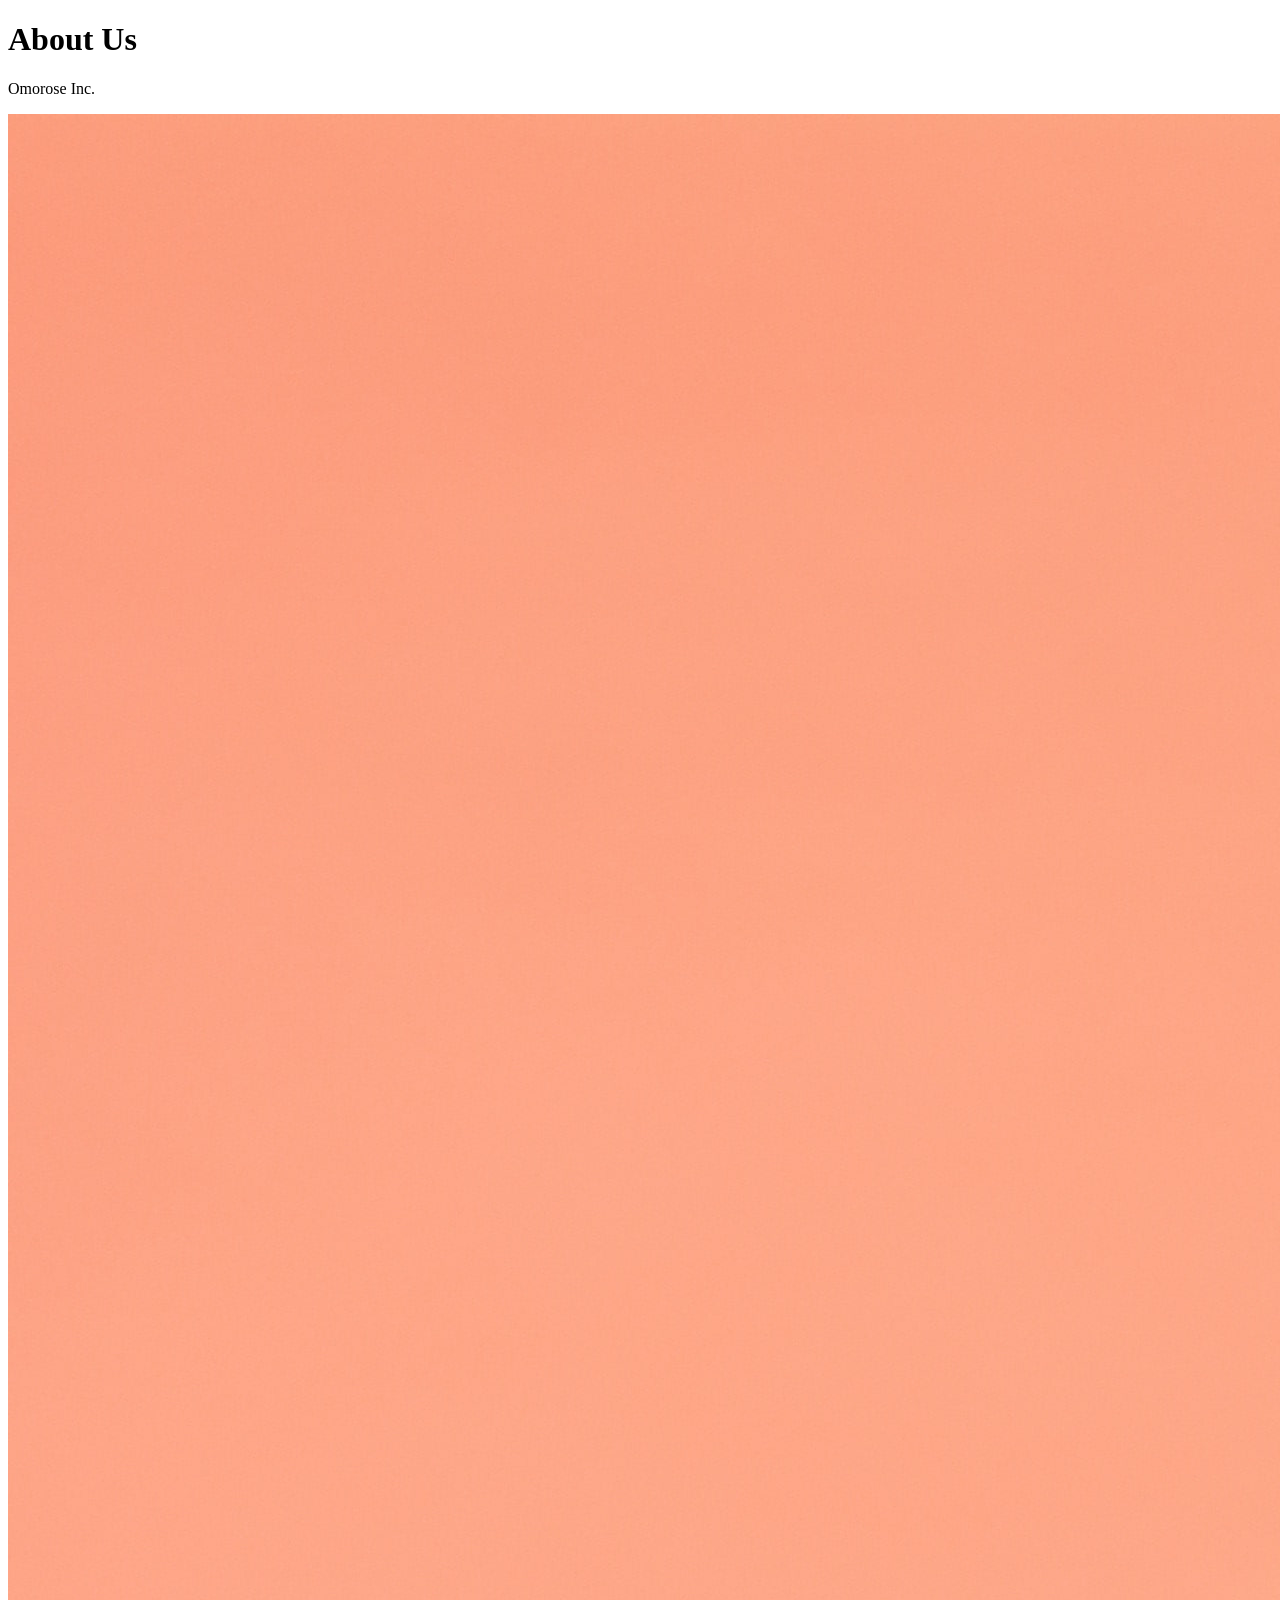
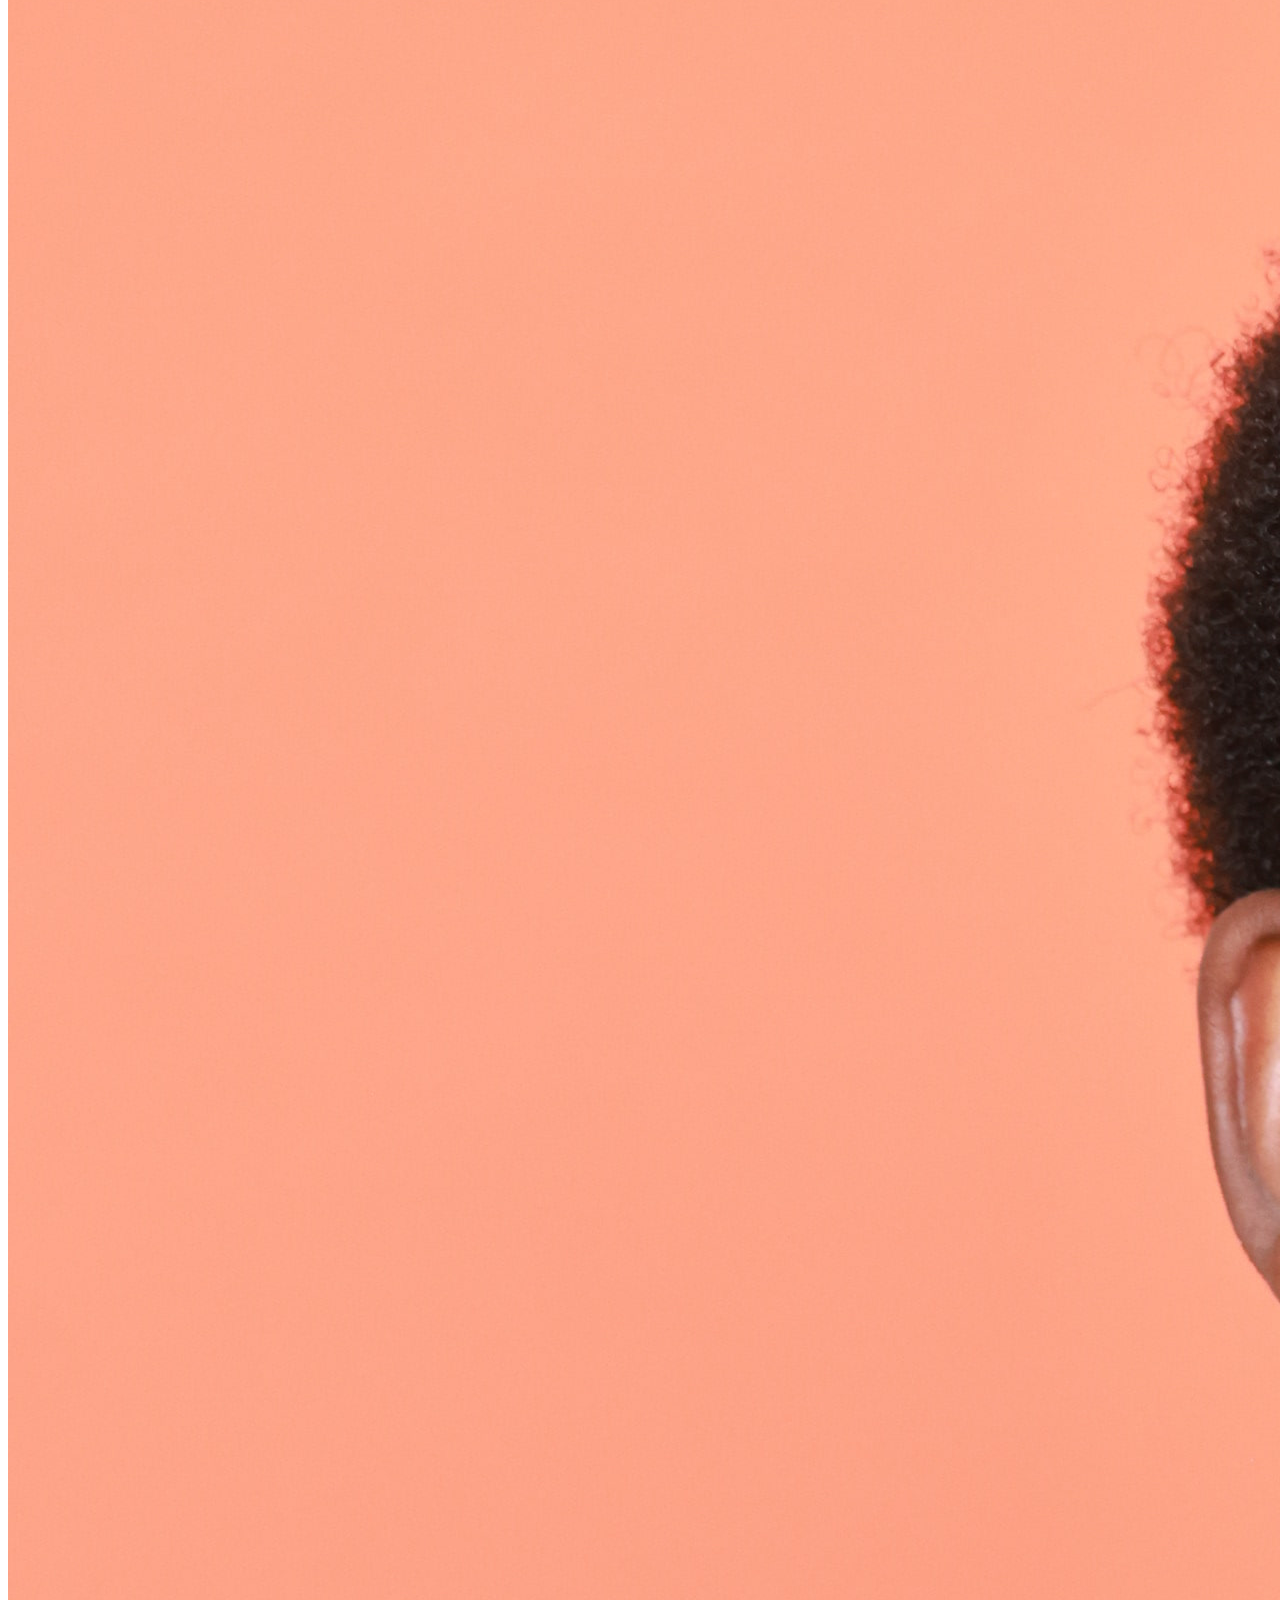
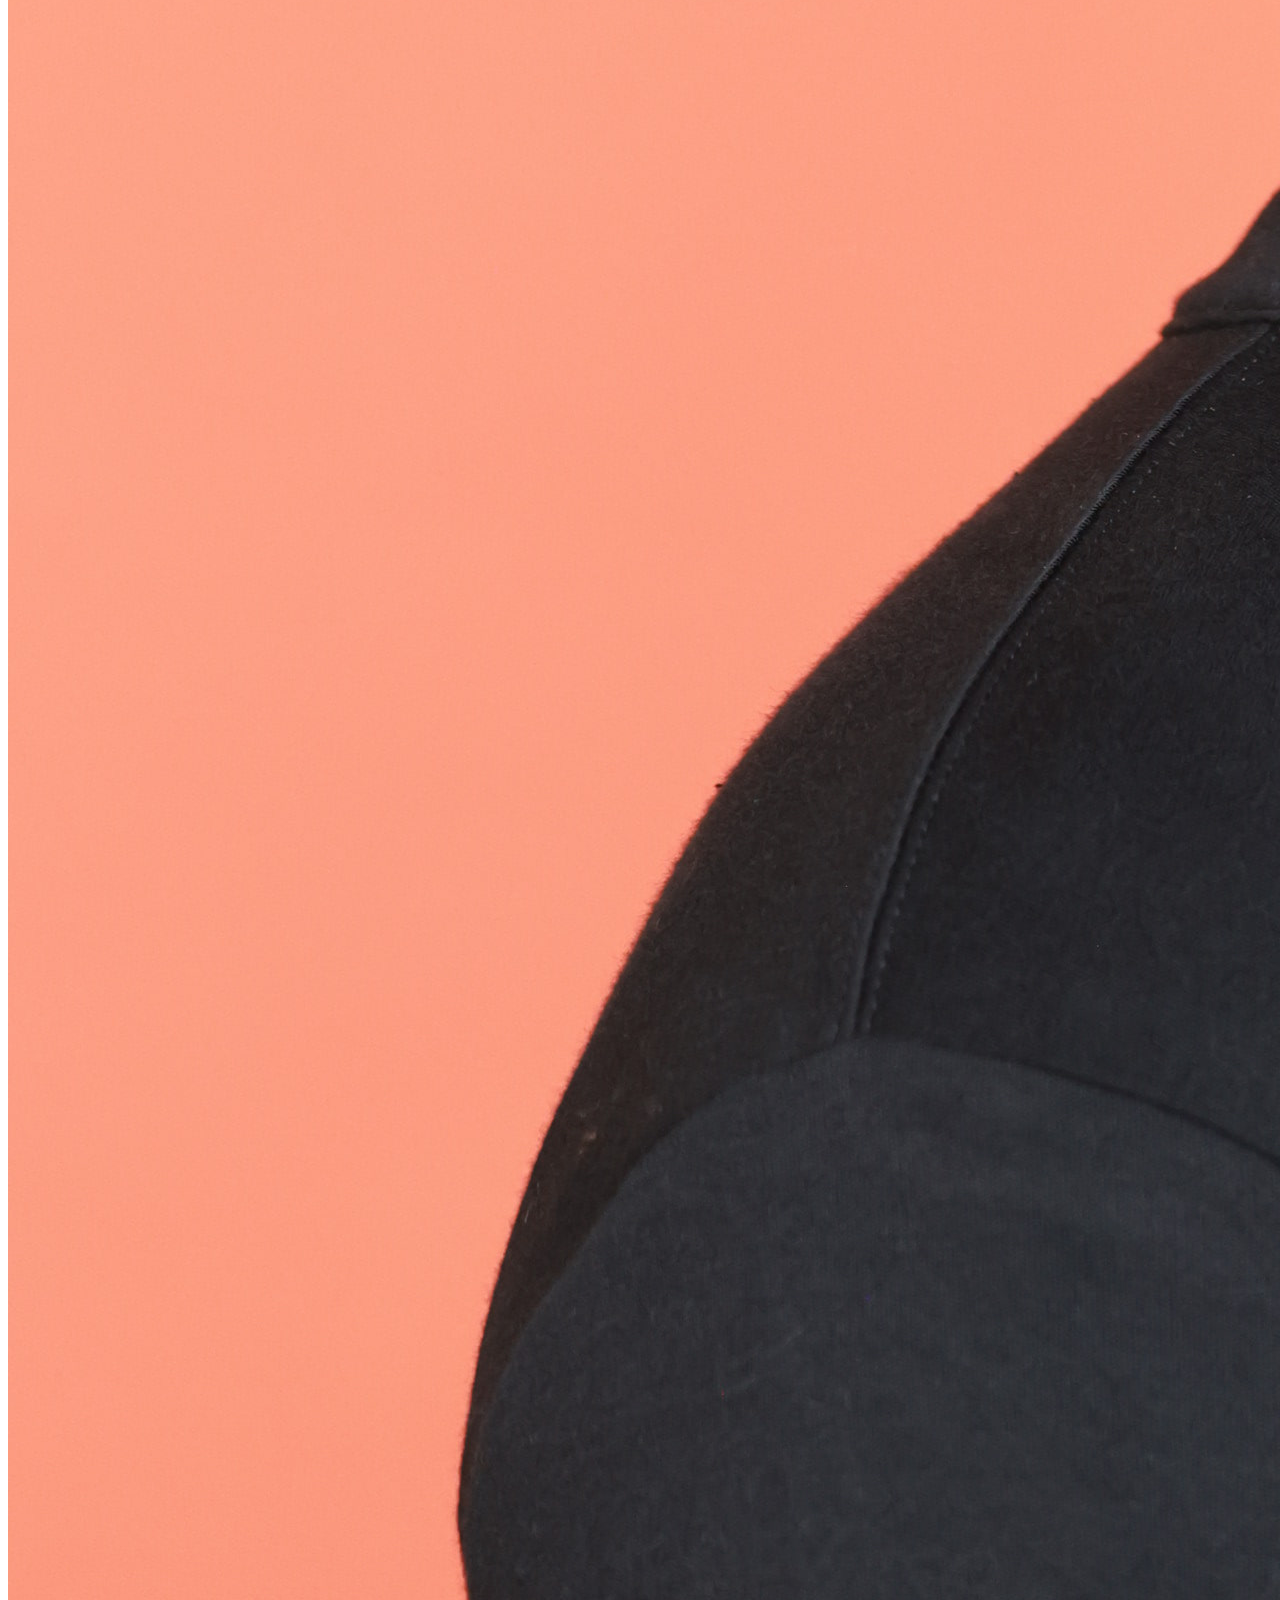
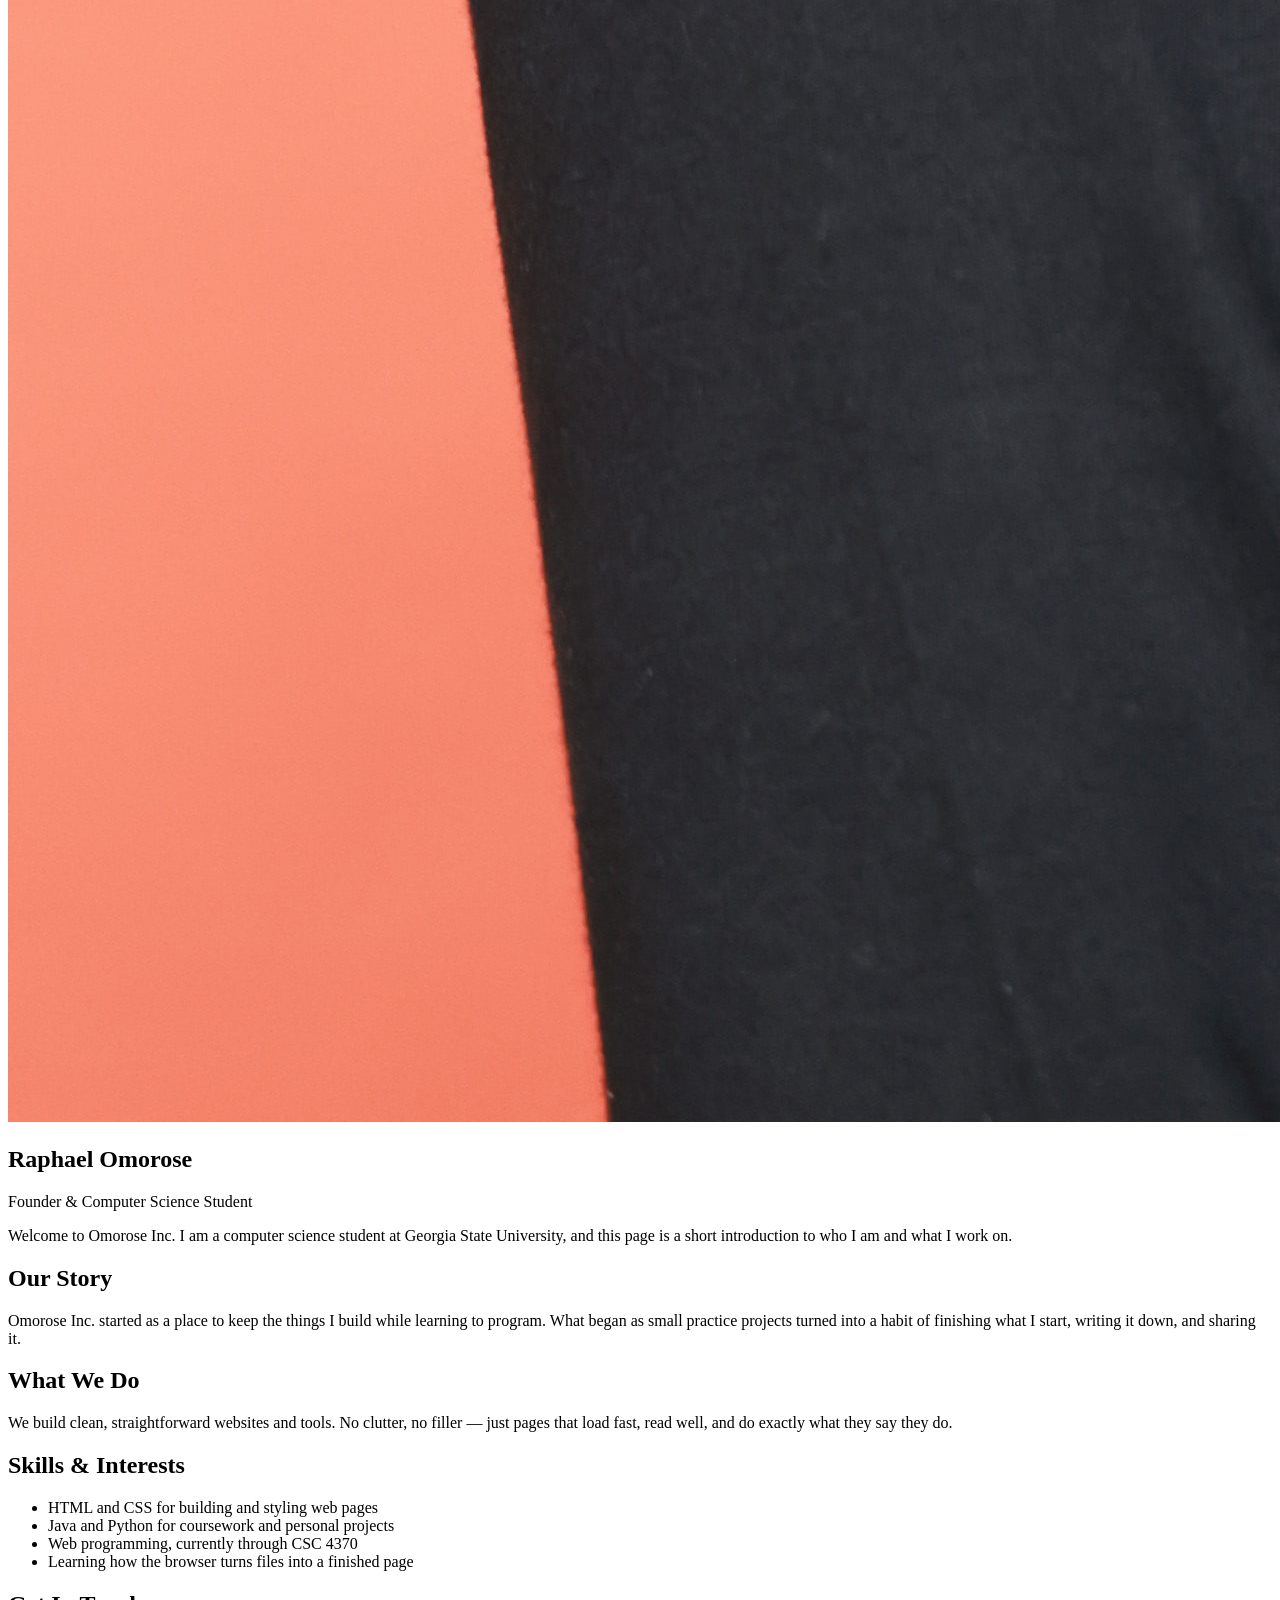
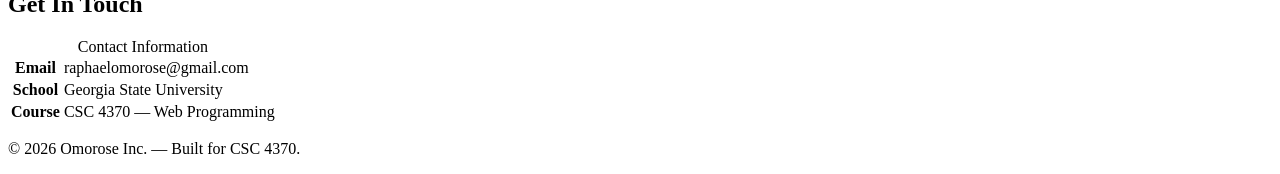
==== index.html @ 7dad0177 "Add About Us page structure and content" ====
<!DOCTYPE html>
<html lang="en">
<head>
    <!-- Document settings: character encoding, mobile scaling, and the browser tab title -->
    <meta charset="UTF-8">
    <meta name="viewport" content="width=device-width, initial-scale=1.0">
    <title>About Us</title>

    <!-- Link to the external stylesheet for this page -->
    <link rel="stylesheet" href="styles.css">
</head>
<body>

    <!-- HEADER: the main heading that identifies this page -->
    <header>
        <h1>About Us</h1>
        <p class="tagline">Omorose Inc.</p>
    </header>

    <!-- PROFILE: the headshot and the short introduction sit side by side -->
    <section class="profile">

        <!-- IMAGE: headshot of the founder -->
        <img src="assets/Headshot.jpg" alt="Headshot of Raphael Omorose">

        <!-- INTRO: name, role, and a one-line summary -->
        <div class="intro">
            <h2>Raphael Omorose</h2>
            <p class="role">Founder &amp; Computer Science Student</p>
            <p class="para-one">
                Welcome to Omorose Inc. I am a computer science student at Georgia State University,
                and this page is a short introduction to who I am and what I work on.
            </p>
        </div>
    </section>

    <!-- MAIN CONTENT: the story and the list of interests -->
    <main>

        <!-- SECTION 1: background paragraph -->
        <h2>Our Story</h2>
        <p class="para-two">
            Omorose Inc. started as a place to keep the things I build while learning to program.
            What began as small practice projects turned into a habit of finishing what I start,
            writing it down, and sharing it.
        </p>

        <!-- SECTION 2: what the work focuses on, styled as a call-out box -->
        <h2>What We Do</h2>
        <p class="para-three">
            We build clean, straightforward websites and tools. No clutter, no filler &mdash;
            just pages that load fast, read well, and do exactly what they say they do.
        </p>

        <!-- SECTION 3: bulleted list of skills and interests -->
        <h2>Skills &amp; Interests</h2>
        <ul>
            <li>HTML and CSS for building and styling web pages</li>
            <li>Java and Python for coursework and personal projects</li>
            <li>Web programming, currently through CSC 4370</li>
            <li>Learning how the browser turns files into a finished page</li>
        </ul>

        <!-- SECTION 4: contact information in a simple two-column table -->
        <h2>Get In Touch</h2>
        <table>
            <caption>Contact Information</caption>
            <tr>
                <th>Email</th>
                <td>raphaelomorose@gmail.com</td>
            </tr>
            <tr>
                <th>School</th>
                <td>Georgia State University</td>
            </tr>
            <tr>
                <th>Course</th>
                <td>CSC 4370 &mdash; Web Programming</td>
            </tr>
        </table>

    </main>

    <!-- FOOTER: closing line at the bottom of the page -->
    <footer>
        <p>&copy; 2026 Omorose Inc. &mdash; Built for CSC 4370.</p>
    </footer>

</body>
</html>
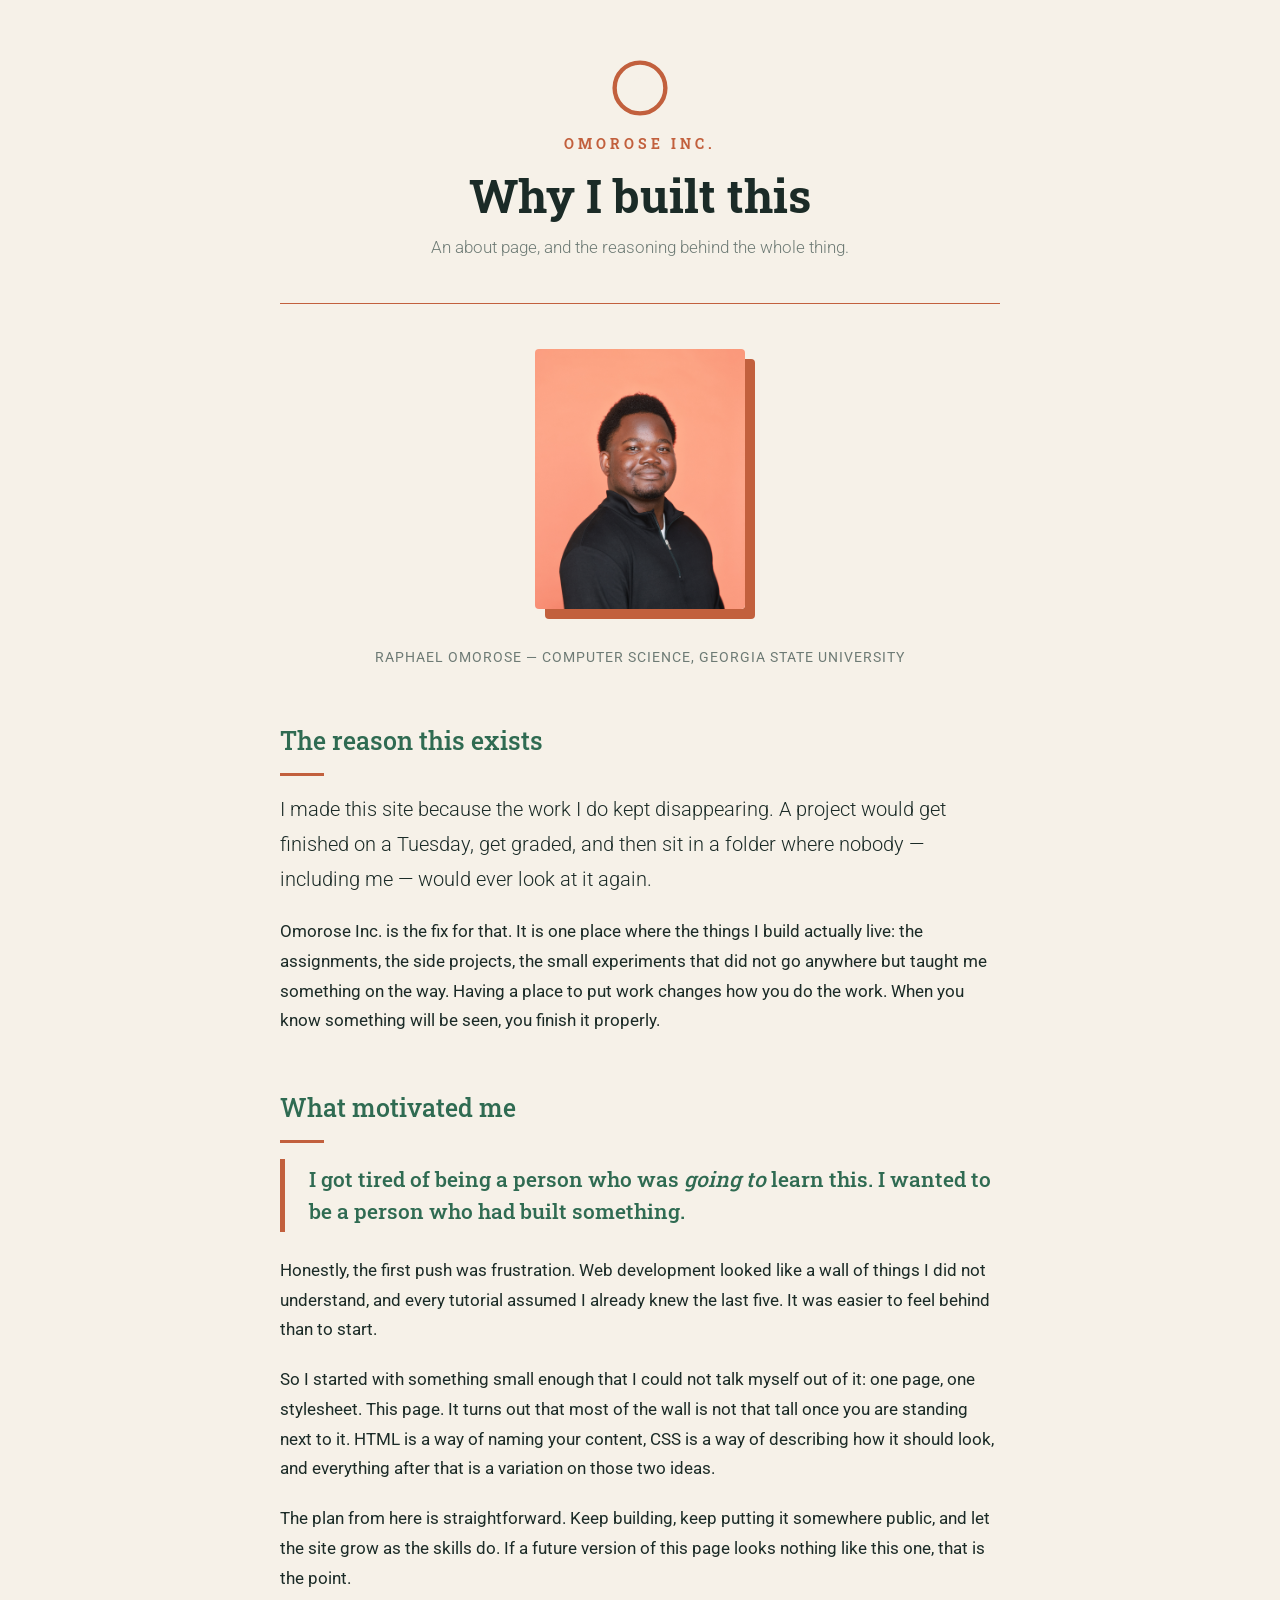
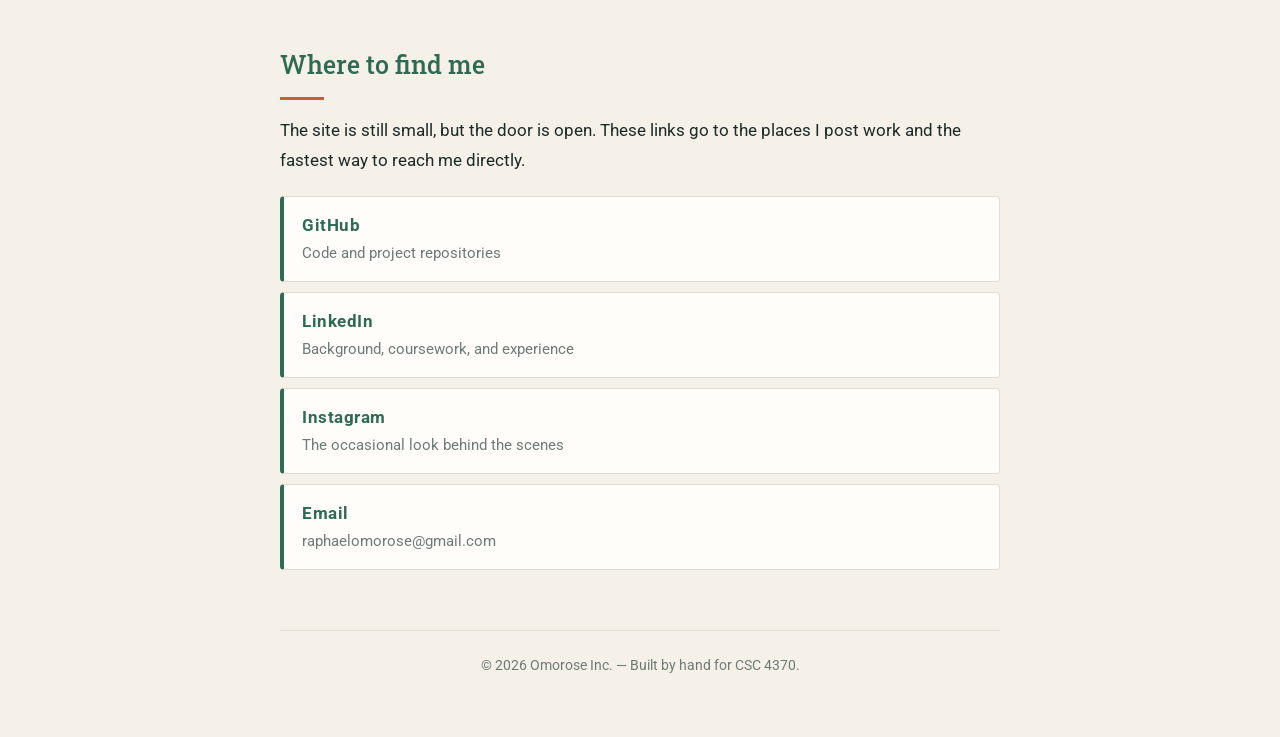
==== commit 6b6904e2: "Rewrite about page with logo, story, and social links" ====
--- a/index.html
+++ b/index.html
@@ -4,86 +4,126 @@
     <!-- Document settings: character encoding, mobile scaling, and the browser tab title -->
     <meta charset="UTF-8">
     <meta name="viewport" content="width=device-width, initial-scale=1.0">
-    <title>About Us</title>
+    <title>About | Omorose Inc.</title>
 
-    <!-- Link to the external stylesheet for this page -->
+    <!-- Google Fonts: Roboto for body text, Roboto Slab for headings -->
+    <link rel="preconnect" href="https://fonts.googleapis.com">
+    <link rel="preconnect" href="https://fonts.gstatic.com" crossorigin>
+    <link href="https://fonts.googleapis.com/css2?family=Roboto:wght@300;400;700&family=Roboto+Slab:wght@500;700&display=swap" rel="stylesheet">
+
+    <!-- Link to the external stylesheet that holds the color palette -->
     <link rel="stylesheet" href="styles.css">
 </head>
 <body>
 
-    <!-- HEADER: the main heading that identifies this page -->
-    <header>
-        <h1>About Us</h1>
-        <p class="tagline">Omorose Inc.</p>
+    <!-- HEADER: logo mark, site name, and the page title -->
+    <header class="site-header">
+
+        <!-- LOGO: an inline SVG monogram, so it stays sharp at any size -->
+        <svg class="logo" viewBox="0 0 64 64" role="img" aria-label="Omorose Inc. logo">
+            <circle cx="32" cy="32" r="29" fill="none" stroke="#C2603D" stroke-width="5"/>
+            <circle cx="32" cy="32" r="11" fill="#F6F1E8"/>
+        </svg>
+
+        <p class="wordmark">Omorose Inc.</p>
+        <h1>Why I built this</h1>
+        <p class="subtitle">An about page, and the reasoning behind the whole thing.</p>
     </header>
 
-    <!-- PROFILE: the headshot and the short introduction sit side by side -->
-    <section class="profile">
-
-        <!-- IMAGE: headshot of the founder -->
-        <img src="assets/Headshot.jpg" alt="Headshot of Raphael Omorose">
-
-        <!-- INTRO: name, role, and a one-line summary -->
-        <div class="intro">
-            <h2>Raphael Omorose</h2>
-            <p class="role">Founder &amp; Computer Science Student</p>
-            <p class="para-one">
-                Welcome to Omorose Inc. I am a computer science student at Georgia State University,
-                and this page is a short introduction to who I am and what I work on.
-            </p>
-        </div>
-    </section>
-
-    <!-- MAIN CONTENT: the story and the list of interests -->
+    <!-- MAIN CONTENT: the portrait, the story, and the contact links -->
     <main>
 
-        <!-- SECTION 1: background paragraph -->
-        <h2>Our Story</h2>
-        <p class="para-two">
-            Omorose Inc. started as a place to keep the things I build while learning to program.
-            What began as small practice projects turned into a habit of finishing what I start,
-            writing it down, and sharing it.
+        <!-- PORTRAIT: photo of me with a short caption underneath -->
+        <figure class="portrait">
+            <img src="assets/Headshot.jpg" alt="Photo of Raphael Omorose">
+            <figcaption>Raphael Omorose &mdash; Computer Science, Georgia State University</figcaption>
+        </figure>
+
+        <!-- SECTION 1: the reason the site exists -->
+        <h2>The reason this exists</h2>
+
+        <p class="lead">
+            I made this site because the work I do kept disappearing. A project would get
+            finished on a Tuesday, get graded, and then sit in a folder where nobody &mdash;
+            including me &mdash; would ever look at it again.
         </p>
 
-        <!-- SECTION 2: what the work focuses on, styled as a call-out box -->
-        <h2>What We Do</h2>
-        <p class="para-three">
-            We build clean, straightforward websites and tools. No clutter, no filler &mdash;
-            just pages that load fast, read well, and do exactly what they say they do.
+        <p>
+            Omorose Inc. is the fix for that. It is one place where the things I build actually
+            live: the assignments, the side projects, the small experiments that did not go
+            anywhere but taught me something on the way. Having a place to put work changes how
+            you do the work. When you know something will be seen, you finish it properly.
         </p>
 
-        <!-- SECTION 3: bulleted list of skills and interests -->
-        <h2>Skills &amp; Interests</h2>
-        <ul>
-            <li>HTML and CSS for building and styling web pages</li>
-            <li>Java and Python for coursework and personal projects</li>
-            <li>Web programming, currently through CSC 4370</li>
-            <li>Learning how the browser turns files into a finished page</li>
+        <!-- SECTION 2: the motivation, set apart as a quote -->
+        <h2>What motivated me</h2>
+
+        <blockquote>
+            I got tired of being a person who was <em>going to</em> learn this. I wanted to be a
+            person who had built something.
+        </blockquote>
+
+        <p>
+            Honestly, the first push was frustration. Web development looked like a wall of
+            things I did not understand, and every tutorial assumed I already knew the last five.
+            It was easier to feel behind than to start.
+        </p>
+
+        <p>
+            So I started with something small enough that I could not talk myself out of it: one
+            page, one stylesheet. This page. It turns out that most of the wall is not that tall
+            once you are standing next to it. HTML is a way of naming your content, CSS is a way
+            of describing how it should look, and everything after that is a variation on those
+            two ideas.
+        </p>
+
+        <p>
+            The plan from here is straightforward. Keep building, keep putting it somewhere
+            public, and let the site grow as the skills do. If a future version of this page
+            looks nothing like this one, that is the point.
+        </p>
+
+        <!-- SECTION 3: social and contact links -->
+        <h2>Where to find me</h2>
+
+        <p>
+            The site is still small, but the door is open. These links go to the places I post
+            work and the fastest way to reach me directly.
+        </p>
+
+        <!-- LINK LIST: each link opens in a new tab -->
+        <ul class="links">
+            <li>
+                <a href="https://github.com/" target="_blank" rel="noopener">
+                    <span class="link-label">GitHub</span>
+                    <span class="link-detail">Code and project repositories</span>
+                </a>
+            </li>
+            <li>
+                <a href="https://www.linkedin.com/" target="_blank" rel="noopener">
+                    <span class="link-label">LinkedIn</span>
+                    <span class="link-detail">Background, coursework, and experience</span>
+                </a>
+            </li>
+            <li>
+                <a href="https://www.instagram.com/" target="_blank" rel="noopener">
+                    <span class="link-label">Instagram</span>
+                    <span class="link-detail">The occasional look behind the scenes</span>
+                </a>
+            </li>
+            <li>
+                <a href="mailto:raphaelomorose@gmail.com">
+                    <span class="link-label">Email</span>
+                    <span class="link-detail">raphaelomorose@gmail.com</span>
+                </a>
+            </li>
         </ul>
-
-        <!-- SECTION 4: contact information in a simple two-column table -->
-        <h2>Get In Touch</h2>
-        <table>
-            <caption>Contact Information</caption>
-            <tr>
-                <th>Email</th>
-                <td>raphaelomorose@gmail.com</td>
-            </tr>
-            <tr>
-                <th>School</th>
-                <td>Georgia State University</td>
-            </tr>
-            <tr>
-                <th>Course</th>
-                <td>CSC 4370 &mdash; Web Programming</td>
-            </tr>
-        </table>
 
     </main>
 
     <!-- FOOTER: closing line at the bottom of the page -->
     <footer>
-        <p>&copy; 2026 Omorose Inc. &mdash; Built for CSC 4370.</p>
+        <p>&copy; 2026 Omorose Inc. &mdash; Built by hand for CSC 4370.</p>
     </footer>
 
 </body>
--- a/styles.css
+++ b/styles.css
@@ -0,0 +1,225 @@
+/* =====================================================================
+   styles.css - external stylesheet for the Omorose Inc. about page
+   ===================================================================== */
+
+/* ---------------------------------------------------------------------
+   COLOR PALETTE
+   Six colors, used everywhere on the page. Nothing outside this list.
+
+     Sand      #F6F1E8   warm off-white   -> page background
+     Cream     #FFFDF9   lightest tint    -> cards and raised surfaces
+     Ink       #1B2B27   deep green-black -> body text and headings
+     Moss      #2F6B52   forest green     -> section headings, links
+     Clay      #C2603D   terracotta       -> accents, rules, hover states
+     Stone     #6E7B75   muted grey-green -> captions and secondary text
+
+   FONTS
+     Roboto Slab  - headings and the wordmark (weights 500, 700)
+     Roboto       - body copy and links       (weights 300, 400, 700)
+   --------------------------------------------------------------------- */
+
+
+/* --- Page-wide defaults: Sand background, Ink text, centered column --- */
+body {
+    background-color: #F6F1E8;
+    color: #1B2B27;
+    font-family: "Roboto", Arial, Helvetica, sans-serif;
+    font-size: 17px;
+    font-weight: 400;
+    line-height: 1.75;
+    margin: 0 auto;
+    padding: 0 24px 60px 24px;
+    max-width: 720px;
+}
+
+
+/* --- Header: centered logo, wordmark, and title with a Clay rule below --- */
+.site-header {
+    text-align: center;
+    padding: 60px 0 40px 0;
+    border-bottom: 1px solid #C2603D;
+}
+
+/* Inline SVG logo mark sitting above the wordmark */
+.logo {
+    width: 56px;
+    height: 56px;
+    display: block;
+    margin: 0 auto 16px auto;
+}
+
+/* Small spaced-out business name above the main heading */
+.wordmark {
+    margin: 0;
+    color: #C2603D;
+    font-family: "Roboto Slab", Georgia, serif;
+    font-size: 14px;
+    font-weight: 700;
+    letter-spacing: 4px;
+    text-transform: uppercase;
+}
+
+/* Main page title */
+.site-header h1 {
+    margin: 12px 0 0 0;
+    color: #1B2B27;
+    font-family: "Roboto Slab", Georgia, serif;
+    font-size: 46px;
+    font-weight: 700;
+    line-height: 1.15;
+}
+
+/* One-line description under the title, in muted Stone */
+.subtitle {
+    margin: 12px 0 0 0;
+    color: #6E7B75;
+    font-size: 17px;
+    font-weight: 300;
+}
+
+
+/* --- Section headings: Moss green with a short Clay underline --- */
+main h2 {
+    margin: 50px 0 16px 0;
+    color: #2F6B52;
+    font-family: "Roboto Slab", Georgia, serif;
+    font-size: 25px;
+    font-weight: 500;
+}
+
+/* The ::after pseudo-element draws the short bar under each heading */
+main h2::after {
+    content: "";
+    display: block;
+    width: 44px;
+    height: 3px;
+    margin-top: 10px;
+    background-color: #C2603D;
+}
+
+
+/* --- Paragraphs --- */
+p {
+    margin: 0 0 20px 0;
+}
+
+/* Opening paragraph: larger and lighter than the rest */
+.lead {
+    font-size: 20px;
+    font-weight: 300;
+    color: #1B2B27;
+}
+
+
+/* --- Portrait: photo on a Cream card with a caption underneath --- */
+.portrait {
+    margin: 45px 0 0 0;
+    text-align: center;
+}
+
+.portrait img {
+    width: 210px;
+    height: 260px;
+    object-fit: cover;
+    border-radius: 4px;
+    /* Offset Clay outline instead of a plain border */
+    box-shadow: 10px 10px 0 #C2603D;
+}
+
+.portrait figcaption {
+    margin-top: 26px;
+    color: #6E7B75;
+    font-size: 14px;
+    letter-spacing: 1px;
+    text-transform: uppercase;
+}
+
+
+/* --- Pull quote: indented Moss text with a thick Clay bar on the left --- */
+blockquote {
+    margin: 0 0 24px 0;
+    padding: 4px 0 4px 24px;
+    border-left: 5px solid #C2603D;
+    color: #2F6B52;
+    font-family: "Roboto Slab", Georgia, serif;
+    font-size: 21px;
+    font-weight: 500;
+    line-height: 1.55;
+}
+
+
+/* --- Social links: stacked Cream cards, one per service --- */
+.links {
+    list-style: none;   /* remove the default bullets */
+    margin: 0;
+    padding: 0;
+}
+
+.links li {
+    margin-bottom: 10px;
+}
+
+/* The whole card is the clickable link, so it is set to block */
+.links a {
+    display: block;
+    background-color: #FFFDF9;
+    border: 1px solid #E4DCCC;
+    border-left: 4px solid #2F6B52;
+    border-radius: 4px;
+    padding: 14px 18px;
+    text-decoration: none;
+}
+
+/* Service name on the first line */
+.link-label {
+    display: block;
+    color: #2F6B52;
+    font-weight: 700;
+    letter-spacing: 0.5px;
+}
+
+/* Description on the second line */
+.link-detail {
+    display: block;
+    color: #6E7B75;
+    font-size: 15px;
+}
+
+/* Hover: the card shifts right and its accent turns Clay */
+.links a:hover {
+    border-left-color: #C2603D;
+    transform: translateX(4px);
+}
+
+.links a:hover .link-label {
+    color: #C2603D;
+}
+
+
+/* --- Footer: quiet closing line in Stone --- */
+footer {
+    margin-top: 60px;
+    padding-top: 22px;
+    border-top: 1px solid #E4DCCC;
+    text-align: center;
+}
+
+footer p {
+    margin: 0;
+    color: #6E7B75;
+    font-size: 14px;
+}
+
+
+/* --- Small screens: shrink the oversized heading and the portrait --- */
+@media (max-width: 600px) {
+    .site-header h1 {
+        font-size: 34px;
+    }
+
+    .portrait img {
+        width: 170px;
+        height: 210px;
+        box-shadow: 7px 7px 0 #C2603D;
+    }
+}
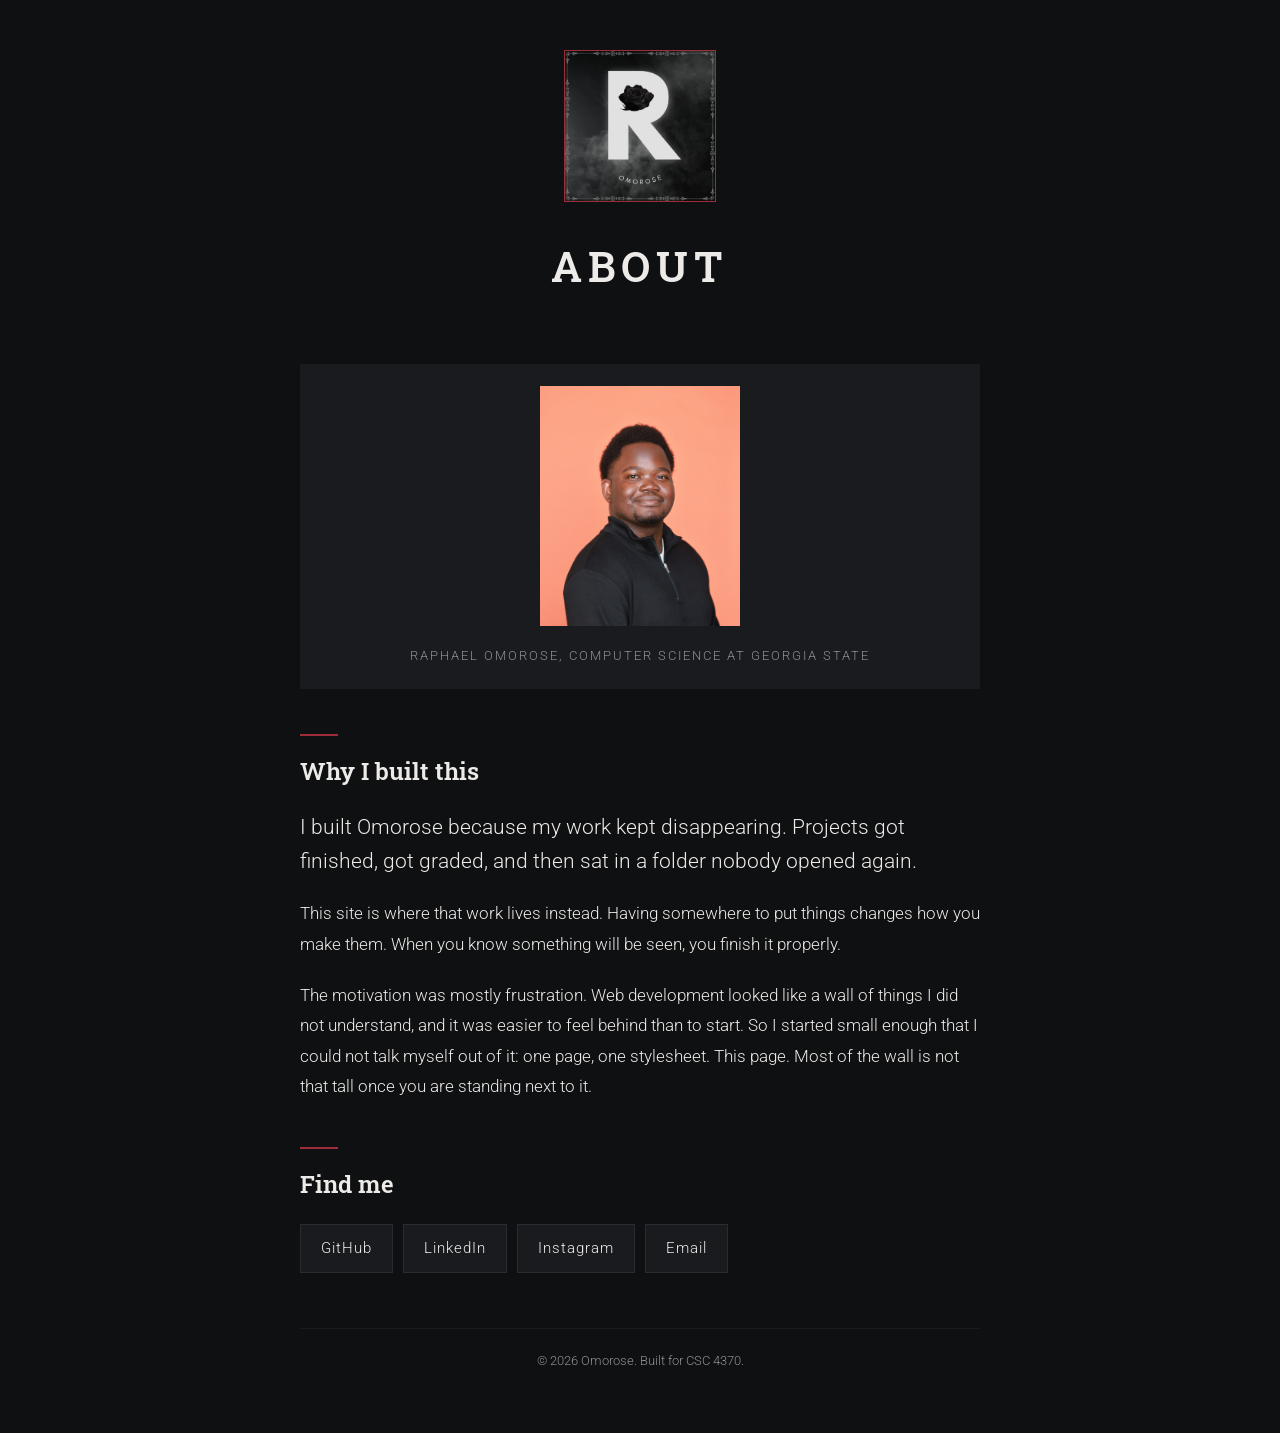
==== commit 024c0541: "Use uploaded logo and rebuild palette around it" ====
--- a/index.html
+++ b/index.html
@@ -4,126 +4,69 @@
     <!-- Document settings: character encoding, mobile scaling, and the browser tab title -->
     <meta charset="UTF-8">
     <meta name="viewport" content="width=device-width, initial-scale=1.0">
-    <title>About | Omorose Inc.</title>
+    <title>About | Omorose</title>
 
     <!-- Google Fonts: Roboto for body text, Roboto Slab for headings -->
     <link rel="preconnect" href="https://fonts.googleapis.com">
     <link rel="preconnect" href="https://fonts.gstatic.com" crossorigin>
-    <link href="https://fonts.googleapis.com/css2?family=Roboto:wght@300;400;700&family=Roboto+Slab:wght@500;700&display=swap" rel="stylesheet">
+    <link href="https://fonts.googleapis.com/css2?family=Roboto:wght@300;400;700&family=Roboto+Slab:wght@600&display=swap" rel="stylesheet">
 
     <!-- Link to the external stylesheet that holds the color palette -->
     <link rel="stylesheet" href="styles.css">
 </head>
 <body>
 
-    <!-- HEADER: logo mark, site name, and the page title -->
-    <header class="site-header">
-
-        <!-- LOGO: an inline SVG monogram, so it stays sharp at any size -->
-        <svg class="logo" viewBox="0 0 64 64" role="img" aria-label="Omorose Inc. logo">
-            <circle cx="32" cy="32" r="29" fill="none" stroke="#C2603D" stroke-width="5"/>
-            <circle cx="32" cy="32" r="11" fill="#F6F1E8"/>
-        </svg>
-
-        <p class="wordmark">Omorose Inc.</p>
-        <h1>Why I built this</h1>
-        <p class="subtitle">An about page, and the reasoning behind the whole thing.</p>
+    <!-- HEADER: logo image above the page title -->
+    <header>
+        <img class="logo" src="assets/logo.jpg" alt="Omorose logo">
+        <h1>About</h1>
     </header>
 
-    <!-- MAIN CONTENT: the portrait, the story, and the contact links -->
+    <!-- MAIN CONTENT: portrait, the story, and the links -->
     <main>
 
-        <!-- PORTRAIT: photo of me with a short caption underneath -->
+        <!-- PORTRAIT: photo of me with a caption underneath -->
         <figure class="portrait">
             <img src="assets/Headshot.jpg" alt="Photo of Raphael Omorose">
-            <figcaption>Raphael Omorose &mdash; Computer Science, Georgia State University</figcaption>
+            <figcaption>Raphael Omorose, Computer Science at Georgia State</figcaption>
         </figure>
 
-        <!-- SECTION 1: the reason the site exists -->
-        <h2>The reason this exists</h2>
+        <!-- SECTION 1: why the site exists and what motivated it -->
+        <h2>Why I built this</h2>
 
         <p class="lead">
-            I made this site because the work I do kept disappearing. A project would get
-            finished on a Tuesday, get graded, and then sit in a folder where nobody &mdash;
-            including me &mdash; would ever look at it again.
+            I built Omorose because my work kept disappearing. Projects got finished, got graded,
+            and then sat in a folder nobody opened again.
         </p>
 
         <p>
-            Omorose Inc. is the fix for that. It is one place where the things I build actually
-            live: the assignments, the side projects, the small experiments that did not go
-            anywhere but taught me something on the way. Having a place to put work changes how
-            you do the work. When you know something will be seen, you finish it properly.
-        </p>
-
-        <!-- SECTION 2: the motivation, set apart as a quote -->
-        <h2>What motivated me</h2>
-
-        <blockquote>
-            I got tired of being a person who was <em>going to</em> learn this. I wanted to be a
-            person who had built something.
-        </blockquote>
-
-        <p>
-            Honestly, the first push was frustration. Web development looked like a wall of
-            things I did not understand, and every tutorial assumed I already knew the last five.
-            It was easier to feel behind than to start.
+            This site is where that work lives instead. Having somewhere to put things changes how
+            you make them. When you know something will be seen, you finish it properly.
         </p>
 
         <p>
-            So I started with something small enough that I could not talk myself out of it: one
-            page, one stylesheet. This page. It turns out that most of the wall is not that tall
-            once you are standing next to it. HTML is a way of naming your content, CSS is a way
-            of describing how it should look, and everything after that is a variation on those
-            two ideas.
+            The motivation was mostly frustration. Web development looked like a wall of things I
+            did not understand, and it was easier to feel behind than to start. So I started small
+            enough that I could not talk myself out of it: one page, one stylesheet. This page.
+            Most of the wall is not that tall once you are standing next to it.
         </p>
 
-        <p>
-            The plan from here is straightforward. Keep building, keep putting it somewhere
-            public, and let the site grow as the skills do. If a future version of this page
-            looks nothing like this one, that is the point.
-        </p>
+        <!-- SECTION 2: social and contact links -->
+        <h2>Find me</h2>
 
-        <!-- SECTION 3: social and contact links -->
-        <h2>Where to find me</h2>
-
-        <p>
-            The site is still small, but the door is open. These links go to the places I post
-            work and the fastest way to reach me directly.
-        </p>
-
-        <!-- LINK LIST: each link opens in a new tab -->
+        <!-- LINK LIST: external links open in a new tab -->
         <ul class="links">
-            <li>
-                <a href="https://github.com/" target="_blank" rel="noopener">
-                    <span class="link-label">GitHub</span>
-                    <span class="link-detail">Code and project repositories</span>
-                </a>
-            </li>
-            <li>
-                <a href="https://www.linkedin.com/" target="_blank" rel="noopener">
-                    <span class="link-label">LinkedIn</span>
-                    <span class="link-detail">Background, coursework, and experience</span>
-                </a>
-            </li>
-            <li>
-                <a href="https://www.instagram.com/" target="_blank" rel="noopener">
-                    <span class="link-label">Instagram</span>
-                    <span class="link-detail">The occasional look behind the scenes</span>
-                </a>
-            </li>
-            <li>
-                <a href="mailto:raphaelomorose@gmail.com">
-                    <span class="link-label">Email</span>
-                    <span class="link-detail">raphaelomorose@gmail.com</span>
-                </a>
-            </li>
+            <li><a href="https://github.com/" target="_blank" rel="noopener">GitHub</a></li>
+            <li><a href="https://www.linkedin.com/" target="_blank" rel="noopener">LinkedIn</a></li>
+            <li><a href="https://www.instagram.com/" target="_blank" rel="noopener">Instagram</a></li>
+            <li><a href="mailto:raphaelomorose@gmail.com">Email</a></li>
         </ul>
 
     </main>
 
     <!-- FOOTER: closing line at the bottom of the page -->
     <footer>
-        <p>&copy; 2026 Omorose Inc. &mdash; Built by hand for CSC 4370.</p>
+        <p>&copy; 2026 Omorose. Built for CSC 4370.</p>
     </footer>
 
 </body>
--- a/styles.css
+++ b/styles.css
@@ -1,100 +1,78 @@
 /* =====================================================================
-   styles.css - external stylesheet for the Omorose Inc. about page
+   styles.css - external stylesheet for the Omorose about page
    ===================================================================== */
 
 /* ---------------------------------------------------------------------
    COLOR PALETTE
-   Six colors, used everywhere on the page. Nothing outside this list.
+   Five colors, pulled from the logo. Nothing on the page uses anything else.
 
-     Sand      #F6F1E8   warm off-white   -> page background
-     Cream     #FFFDF9   lightest tint    -> cards and raised surfaces
-     Ink       #1B2B27   deep green-black -> body text and headings
-     Moss      #2F6B52   forest green     -> section headings, links
-     Clay      #C2603D   terracotta       -> accents, rules, hover states
-     Stone     #6E7B75   muted grey-green -> captions and secondary text
+     Onyx     #0F1012   near black        -> page background
+     Slate    #1A1B1F   lifted dark grey  -> cards and surfaces
+     Bone     #EDEBE8   warm off white    -> headings and body text
+     Smoke    #8C8F96   muted grey        -> captions, secondary text
+     Rose     #9E2B3A   deep red          -> accents, links, hover states
 
    FONTS
-     Roboto Slab  - headings and the wordmark (weights 500, 700)
-     Roboto       - body copy and links       (weights 300, 400, 700)
+     Roboto Slab  - headings and the logo caption (weight 600)
+     Roboto       - body text and links           (weights 300, 400, 700)
    --------------------------------------------------------------------- */
 
 
-/* --- Page-wide defaults: Sand background, Ink text, centered column --- */
+/* --- Page-wide defaults: Onyx background, Bone text, centered column --- */
 body {
-    background-color: #F6F1E8;
-    color: #1B2B27;
+    background-color: #0F1012;
+    color: #EDEBE8;
     font-family: "Roboto", Arial, Helvetica, sans-serif;
     font-size: 17px;
-    font-weight: 400;
-    line-height: 1.75;
+    font-weight: 300;
+    line-height: 1.8;
     margin: 0 auto;
     padding: 0 24px 60px 24px;
-    max-width: 720px;
+    max-width: 680px;
 }
 
 
-/* --- Header: centered logo, wordmark, and title with a Clay rule below --- */
-.site-header {
+/* --- Header: logo centered above the page title --- */
+header {
     text-align: center;
-    padding: 60px 0 40px 0;
-    border-bottom: 1px solid #C2603D;
+    padding: 50px 0 30px 0;
 }
 
-/* Inline SVG logo mark sitting above the wordmark */
+/* Logo image, kept square with a thin Rose outline */
 .logo {
-    width: 56px;
-    height: 56px;
+    width: 150px;
+    height: 150px;
+    border: 1px solid #9E2B3A;
     display: block;
-    margin: 0 auto 16px auto;
+    margin: 0 auto;
 }
 
-/* Small spaced-out business name above the main heading */
-.wordmark {
-    margin: 0;
-    color: #C2603D;
+header h1 {
+    margin: 26px 0 0 0;
     font-family: "Roboto Slab", Georgia, serif;
-    font-size: 14px;
-    font-weight: 700;
-    letter-spacing: 4px;
+    font-size: 42px;
+    font-weight: 600;
+    letter-spacing: 6px;
     text-transform: uppercase;
 }
 
-/* Main page title */
-.site-header h1 {
-    margin: 12px 0 0 0;
-    color: #1B2B27;
+
+/* --- Section headings: Bone text with a short Rose bar above --- */
+main h2 {
+    margin: 45px 0 18px 0;
     font-family: "Roboto Slab", Georgia, serif;
-    font-size: 46px;
-    font-weight: 700;
-    line-height: 1.15;
+    font-size: 24px;
+    font-weight: 600;
 }
 
-/* One-line description under the title, in muted Stone */
-.subtitle {
-    margin: 12px 0 0 0;
-    color: #6E7B75;
-    font-size: 17px;
-    font-weight: 300;
-}
-
-
-/* --- Section headings: Moss green with a short Clay underline --- */
-main h2 {
-    margin: 50px 0 16px 0;
-    color: #2F6B52;
-    font-family: "Roboto Slab", Georgia, serif;
-    font-size: 25px;
-    font-weight: 500;
-}
-
-/* The ::after pseudo-element draws the short bar under each heading */
-main h2::after {
+/* The ::before pseudo-element draws the small bar over each heading */
+main h2::before {
     content: "";
     display: block;
-    width: 44px;
-    height: 3px;
-    margin-top: 10px;
-    background-color: #C2603D;
+    width: 38px;
+    height: 2px;
+    margin-bottom: 14px;
+    background-color: #9E2B3A;
 }
 
 
@@ -103,123 +81,89 @@
     margin: 0 0 20px 0;
 }
 
-/* Opening paragraph: larger and lighter than the rest */
+/* Opening paragraph: larger than the rest */
 .lead {
-    font-size: 20px;
-    font-weight: 300;
-    color: #1B2B27;
+    font-size: 21px;
+    line-height: 1.6;
 }
 
 
-/* --- Portrait: photo on a Cream card with a caption underneath --- */
+/* --- Portrait: photo on a Slate card with a caption underneath --- */
 .portrait {
-    margin: 45px 0 0 0;
+    margin: 30px 0 0 0;
+    background-color: #1A1B1F;
+    padding: 22px;
     text-align: center;
 }
 
 .portrait img {
-    width: 210px;
-    height: 260px;
+    width: 200px;
+    height: 240px;
     object-fit: cover;
-    border-radius: 4px;
-    /* Offset Clay outline instead of a plain border */
-    box-shadow: 10px 10px 0 #C2603D;
+    display: block;
+    margin: 0 auto;
 }
 
 .portrait figcaption {
-    margin-top: 26px;
-    color: #6E7B75;
-    font-size: 14px;
-    letter-spacing: 1px;
+    margin-top: 18px;
+    color: #8C8F96;
+    font-size: 13px;
+    letter-spacing: 2px;
     text-transform: uppercase;
 }
 
 
-/* --- Pull quote: indented Moss text with a thick Clay bar on the left --- */
-blockquote {
-    margin: 0 0 24px 0;
-    padding: 4px 0 4px 24px;
-    border-left: 5px solid #C2603D;
-    color: #2F6B52;
-    font-family: "Roboto Slab", Georgia, serif;
-    font-size: 21px;
-    font-weight: 500;
-    line-height: 1.55;
-}
-
-
-/* --- Social links: stacked Cream cards, one per service --- */
+/* --- Links list: laid out in a row instead of stacked bullets --- */
 .links {
     list-style: none;   /* remove the default bullets */
     margin: 0;
     padding: 0;
+    display: flex;
+    flex-wrap: wrap;
+    gap: 10px;
 }
 
-.links li {
-    margin-bottom: 10px;
-}
-
-/* The whole card is the clickable link, so it is set to block */
 .links a {
     display: block;
-    background-color: #FFFDF9;
-    border: 1px solid #E4DCCC;
-    border-left: 4px solid #2F6B52;
-    border-radius: 4px;
-    padding: 14px 18px;
+    background-color: #1A1B1F;
+    color: #EDEBE8;
+    border: 1px solid #2B2C31;
+    padding: 10px 20px;
+    font-size: 15px;
+    letter-spacing: 1px;
     text-decoration: none;
 }
 
-/* Service name on the first line */
-.link-label {
-    display: block;
-    color: #2F6B52;
-    font-weight: 700;
-    letter-spacing: 0.5px;
-}
-
-/* Description on the second line */
-.link-detail {
-    display: block;
-    color: #6E7B75;
-    font-size: 15px;
-}
-
-/* Hover: the card shifts right and its accent turns Clay */
+/* Hover: the box fills with Rose */
 .links a:hover {
-    border-left-color: #C2603D;
-    transform: translateX(4px);
-}
-
-.links a:hover .link-label {
-    color: #C2603D;
+    background-color: #9E2B3A;
+    border-color: #9E2B3A;
 }
 
 
-/* --- Footer: quiet closing line in Stone --- */
+/* --- Footer: quiet closing line in Smoke --- */
 footer {
-    margin-top: 60px;
-    padding-top: 22px;
-    border-top: 1px solid #E4DCCC;
+    margin-top: 55px;
+    padding-top: 20px;
+    border-top: 1px solid #1A1B1F;
     text-align: center;
 }
 
 footer p {
     margin: 0;
-    color: #6E7B75;
-    font-size: 14px;
+    color: #8C8F96;
+    font-size: 13px;
 }
 
 
-/* --- Small screens: shrink the oversized heading and the portrait --- */
+/* --- Small screens: shrink the heading and the portrait --- */
 @media (max-width: 600px) {
-    .site-header h1 {
-        font-size: 34px;
+    header h1 {
+        font-size: 30px;
     }
 
     .portrait img {
-        width: 170px;
-        height: 210px;
-        box-shadow: 7px 7px 0 #C2603D;
+        width: 160px;
+        height: 195px;
     }
 }
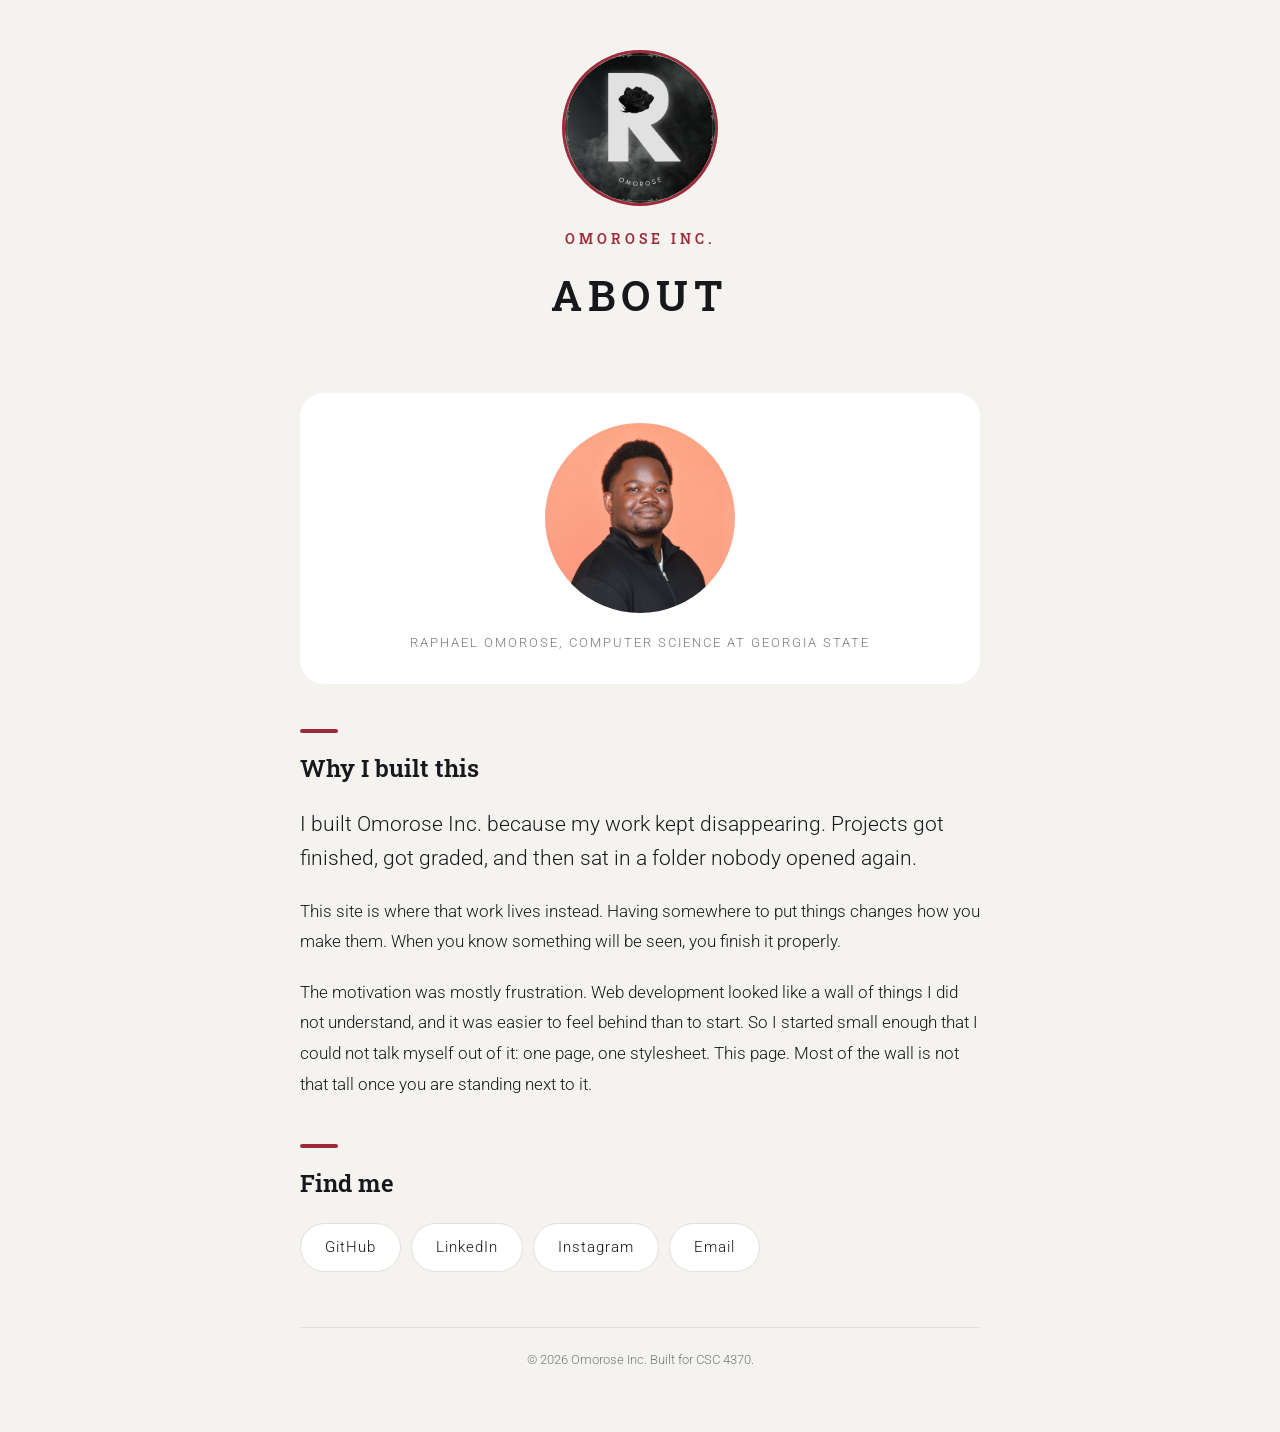
==== commit f8a99a88: "Switch to light rounded design and add real social links" ====
--- a/index.html
+++ b/index.html
@@ -4,7 +4,7 @@
     <!-- Document settings: character encoding, mobile scaling, and the browser tab title -->
     <meta charset="UTF-8">
     <meta name="viewport" content="width=device-width, initial-scale=1.0">
-    <title>About | Omorose</title>
+    <title>About | Omorose Inc.</title>
 
     <!-- Google Fonts: Roboto for body text, Roboto Slab for headings -->
     <link rel="preconnect" href="https://fonts.googleapis.com">
@@ -16,9 +16,10 @@
 </head>
 <body>
 
-    <!-- HEADER: logo image above the page title -->
+    <!-- HEADER: logo image above the company name and page title -->
     <header>
-        <img class="logo" src="assets/logo.jpg" alt="Omorose logo">
+        <img class="logo" src="assets/logo.jpg" alt="Omorose Inc. logo">
+        <p class="wordmark">Omorose Inc.</p>
         <h1>About</h1>
     </header>
 
@@ -35,8 +36,8 @@
         <h2>Why I built this</h2>
 
         <p class="lead">
-            I built Omorose because my work kept disappearing. Projects got finished, got graded,
-            and then sat in a folder nobody opened again.
+            I built Omorose Inc. because my work kept disappearing. Projects got finished, got
+            graded, and then sat in a folder nobody opened again.
         </p>
 
         <p>
@@ -56,9 +57,9 @@
 
         <!-- LINK LIST: external links open in a new tab -->
         <ul class="links">
-            <li><a href="https://github.com/" target="_blank" rel="noopener">GitHub</a></li>
-            <li><a href="https://www.linkedin.com/" target="_blank" rel="noopener">LinkedIn</a></li>
-            <li><a href="https://www.instagram.com/" target="_blank" rel="noopener">Instagram</a></li>
+            <li><a href="https://github.com/OfficialEseosa" target="_blank" rel="noopener">GitHub</a></li>
+            <li><a href="https://www.linkedin.com/in/raphaelomorose" target="_blank" rel="noopener">LinkedIn</a></li>
+            <li><a href="https://www.instagram.com/raphaelomorose" target="_blank" rel="noopener">Instagram</a></li>
             <li><a href="mailto:raphaelomorose@gmail.com">Email</a></li>
         </ul>
 
@@ -66,7 +67,7 @@
 
     <!-- FOOTER: closing line at the bottom of the page -->
     <footer>
-        <p>&copy; 2026 Omorose. Built for CSC 4370.</p>
+        <p>&copy; 2026 Omorose Inc. Built for CSC 4370.</p>
     </footer>
 
 </body>
--- a/styles.css
+++ b/styles.css
@@ -1,27 +1,27 @@
 /* =====================================================================
-   styles.css - external stylesheet for the Omorose about page
+   styles.css - external stylesheet for the Omorose Inc. about page
    ===================================================================== */
 
 /* ---------------------------------------------------------------------
    COLOR PALETTE
-   Five colors, pulled from the logo. Nothing on the page uses anything else.
+   Five colors. Nothing on the page uses anything outside this list.
 
-     Onyx     #0F1012   near black        -> page background
-     Slate    #1A1B1F   lifted dark grey  -> cards and surfaces
-     Bone     #EDEBE8   warm off white    -> headings and body text
-     Smoke    #8C8F96   muted grey        -> captions, secondary text
-     Rose     #9E2B3A   deep red          -> accents, links, hover states
+     Porcelain  #F5F3F0   warm off white   -> page background
+     Ivory      #FFFFFF   pure white       -> cards and surfaces
+     Ink        #17181B   near black       -> headings and body text
+     Smoke      #75787F   muted grey       -> captions, secondary text
+     Rose       #9E2B3A   deep red         -> accents, links, hover states
 
    FONTS
-     Roboto Slab  - headings and the logo caption (weight 600)
-     Roboto       - body text and links           (weights 300, 400, 700)
+     Roboto Slab  - headings and the wordmark (weight 600)
+     Roboto       - body text and links       (weights 300, 400, 700)
    --------------------------------------------------------------------- */
 
 
-/* --- Page-wide defaults: Onyx background, Bone text, centered column --- */
+/* --- Page-wide defaults: Porcelain background, Ink text, centered column --- */
 body {
-    background-color: #0F1012;
-    color: #EDEBE8;
+    background-color: #F5F3F0;
+    color: #17181B;
     font-family: "Roboto", Arial, Helvetica, sans-serif;
     font-size: 17px;
     font-weight: 300;
@@ -32,23 +32,36 @@
 }
 
 
-/* --- Header: logo centered above the page title --- */
+/* --- Header: round logo centered above the company name and title --- */
 header {
     text-align: center;
     padding: 50px 0 30px 0;
 }
 
-/* Logo image, kept square with a thin Rose outline */
+/* border-radius of 50% turns the square logo file into a circle */
 .logo {
     width: 150px;
     height: 150px;
-    border: 1px solid #9E2B3A;
+    object-fit: cover;
+    border-radius: 50%;
+    border: 3px solid #9E2B3A;
     display: block;
     margin: 0 auto;
 }
 
+/* Company name, small and spaced out above the title */
+.wordmark {
+    margin: 20px 0 0 0;
+    color: #9E2B3A;
+    font-family: "Roboto Slab", Georgia, serif;
+    font-size: 14px;
+    font-weight: 600;
+    letter-spacing: 4px;
+    text-transform: uppercase;
+}
+
 header h1 {
-    margin: 26px 0 0 0;
+    margin: 6px 0 0 0;
     font-family: "Roboto Slab", Georgia, serif;
     font-size: 42px;
     font-weight: 600;
@@ -57,7 +70,7 @@
 }
 
 
-/* --- Section headings: Bone text with a short Rose bar above --- */
+/* --- Section headings: Ink text with a small rounded Rose bar above --- */
 main h2 {
     margin: 45px 0 18px 0;
     font-family: "Roboto Slab", Georgia, serif;
@@ -65,13 +78,14 @@
     font-weight: 600;
 }
 
-/* The ::before pseudo-element draws the small bar over each heading */
+/* The ::before pseudo-element draws the little bar over each heading */
 main h2::before {
     content: "";
     display: block;
     width: 38px;
-    height: 2px;
+    height: 4px;
     margin-bottom: 14px;
+    border-radius: 2px;
     background-color: #9E2B3A;
 }
 
@@ -88,32 +102,34 @@
 }
 
 
-/* --- Portrait: photo on a Slate card with a caption underneath --- */
+/* --- Portrait: circular photo on a rounded Ivory card --- */
 .portrait {
     margin: 30px 0 0 0;
-    background-color: #1A1B1F;
-    padding: 22px;
+    background-color: #FFFFFF;
+    border-radius: 24px;
+    padding: 30px 22px;
     text-align: center;
 }
 
 .portrait img {
-    width: 200px;
-    height: 240px;
+    width: 190px;
+    height: 190px;
     object-fit: cover;
+    border-radius: 50%;
     display: block;
     margin: 0 auto;
 }
 
 .portrait figcaption {
     margin-top: 18px;
-    color: #8C8F96;
+    color: #75787F;
     font-size: 13px;
     letter-spacing: 2px;
     text-transform: uppercase;
 }
 
 
-/* --- Links list: laid out in a row instead of stacked bullets --- */
+/* --- Links list: a row of rounded pill buttons --- */
 .links {
     list-style: none;   /* remove the default bullets */
     margin: 0;
@@ -125,19 +141,21 @@
 
 .links a {
     display: block;
-    background-color: #1A1B1F;
-    color: #EDEBE8;
-    border: 1px solid #2B2C31;
-    padding: 10px 20px;
+    background-color: #FFFFFF;
+    color: #17181B;
+    border: 1px solid #E3DFDA;
+    border-radius: 999px;   /* a very large radius makes a pill shape */
+    padding: 10px 24px;
     font-size: 15px;
     letter-spacing: 1px;
     text-decoration: none;
 }
 
-/* Hover: the box fills with Rose */
+/* Hover: the pill fills with Rose */
 .links a:hover {
     background-color: #9E2B3A;
     border-color: #9E2B3A;
+    color: #FFFFFF;
 }
 
 
@@ -145,13 +163,13 @@
 footer {
     margin-top: 55px;
     padding-top: 20px;
-    border-top: 1px solid #1A1B1F;
+    border-top: 1px solid #E3DFDA;
     text-align: center;
 }
 
 footer p {
     margin: 0;
-    color: #8C8F96;
+    color: #75787F;
     font-size: 13px;
 }
 
@@ -163,7 +181,7 @@
     }
 
     .portrait img {
-        width: 160px;
-        height: 195px;
+        width: 150px;
+        height: 150px;
     }
 }
